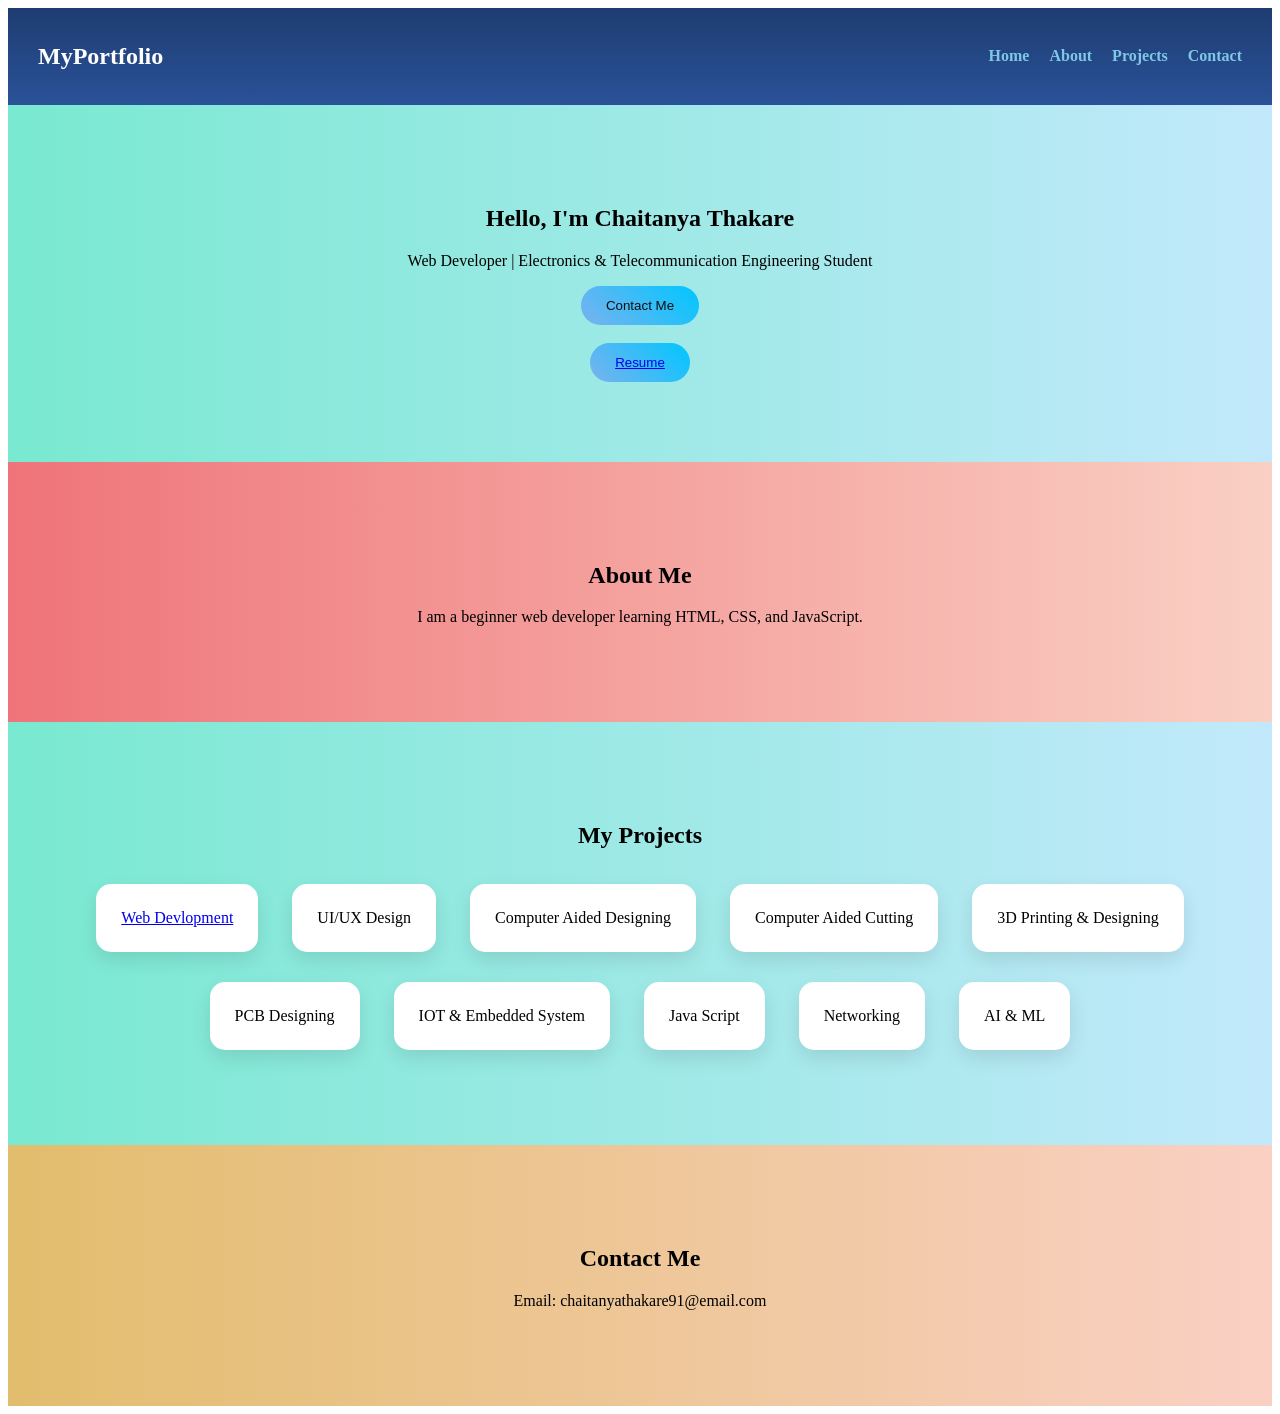
==== index.html @ 08459b5b "Add files via upload" ====
<html >
<head>
    <title>My Portfolio</title>
    <link rel="stylesheet" href="style.css">
</head>
<body>

    <header>
        <nav>
            <h2 class="logo">MyPortfolio</h2>
            <ul>
                <li><a href="#home">Home</a></li>
                <li><a href="#about">About</a></li>
                <li><a href="#projects">Projects</a></li>
                <li><a href="#contact">Contact</a></li>
            </ul>
        </nav>
    </header>

    <section id="Projects" class="section">
        <h1>Hello, I'm Chaitanya Thakare</h1>
        <p>Web Developer | Electronics & Telecommunication Engineering Student</p>
        <button onclick="scrollToContact()">Contact Me</button>
        <br><br>
       <button><a href="resume.pdf" target="blank">Resume</a></button>
    </section>

    <section id="about" class="section">
        <h2>About Me</h2>
        <p>I am a beginner web developer learning HTML, CSS, and JavaScript.</p>
    </section>
    
    <section id="Projects" class="section">
        <h2>My Projects</h2>
        <div class="project-card"><a href="page2.html   ">Web Devlopment</a></div>
        <div class="project-card">UI/UX Design</div>
        <div class="project-card">Computer Aided Designing</div>
        <div class="project-card">Computer Aided Cutting</div>
        <div class="project-card">3D Printing & Designing</div>
        <div class="project-card">PCB Designing</div>
        <div class="project-card">IOT & Embedded System</div>
        <div class="project-card">Java Script</div>
         <div class="project-card">Networking</div>
          <div class="project-card">AI & ML</div>
    </section> 
    <section id="contact" class="section">
        <h2>Contact Me</h2>
        <p>Email: chaitanyathakare91@email.com</p>
    </section>

    <script src="script.js"></script>
</body>
</html>
---- style.css ----
<body {
    margin: 0;
    font-family: Arial, sans-serif;
    background: linear-gradient(to right, #e0f7fa, #e1bee7);
}

header {
    background: linear-gradient(#1e3c72, #2a5298);
    color: white;
    padding: 15px 30px;
}

nav {
    display: flex;
    justify-content: space-between;
    align-items: center;
    width: 100%;
    flex-wrap: wrap;
}

nav ul {
    list-style: none;
    display: flex;
    gap: 20px;
}

nav a {
    color: #7EC8E6;
    text-decoration: none;
    font-weight: bold;
    transition: 0.3s;
}

nav a:hover {
    color: #ffcc00;
}

.section {
    padding: 80px 20px;
    text-align: center;
}

#about {
    background: linear-gradient(to right, #ef7479, #fad0c4);
}

#home {
    background: #ed9ad7;
}

#projects {
    background: linear-gradient(to right, #79e9d1, #c2e9fb);
}

#contact {
    background: linear-gradient(to right, #e2bd6d, #fad0c4);
}

.project-card {
    background: white;
    margin: 15px;
    padding: 25px;
    display: inline-block;
    border-radius: 15px;
    box-shadow: 0 8px 20px rgba(0,0,0,0.1);
    transition: 0.3s;
}

.project-card:hover {
    transform: translateY(-10px);
    background: #f0f8ff;
}

button {
    padding: 12px 25px;
    border: none;
    border-radius: 25px;
    background: linear-gradient(45deg, #7ab2ee, #00c6ff);
    color: rgb(16, 14, 14);
    cursor: pointer;
    transition: 0.3s;
}

button:hover {
    background: linear-gradient(45deg, #ff512f, #e4297d);
    transform: scale(1.05);
}
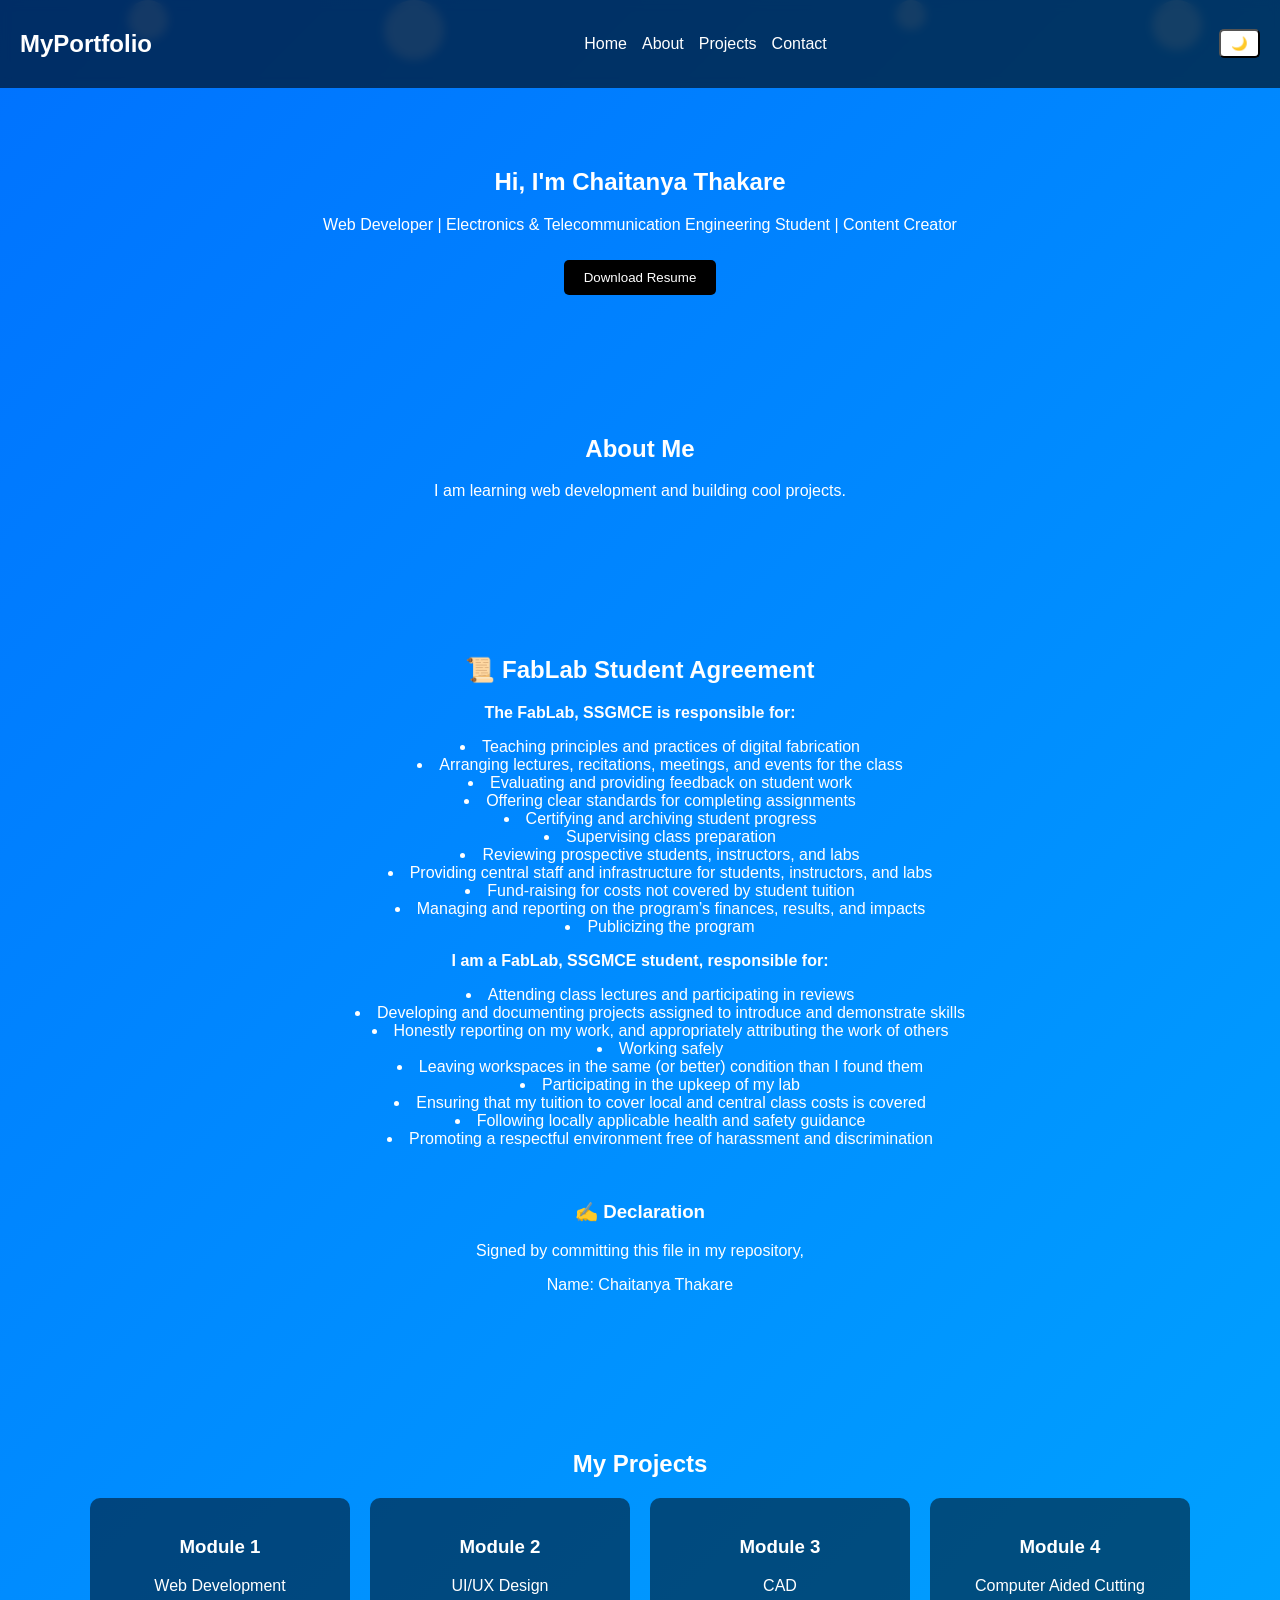
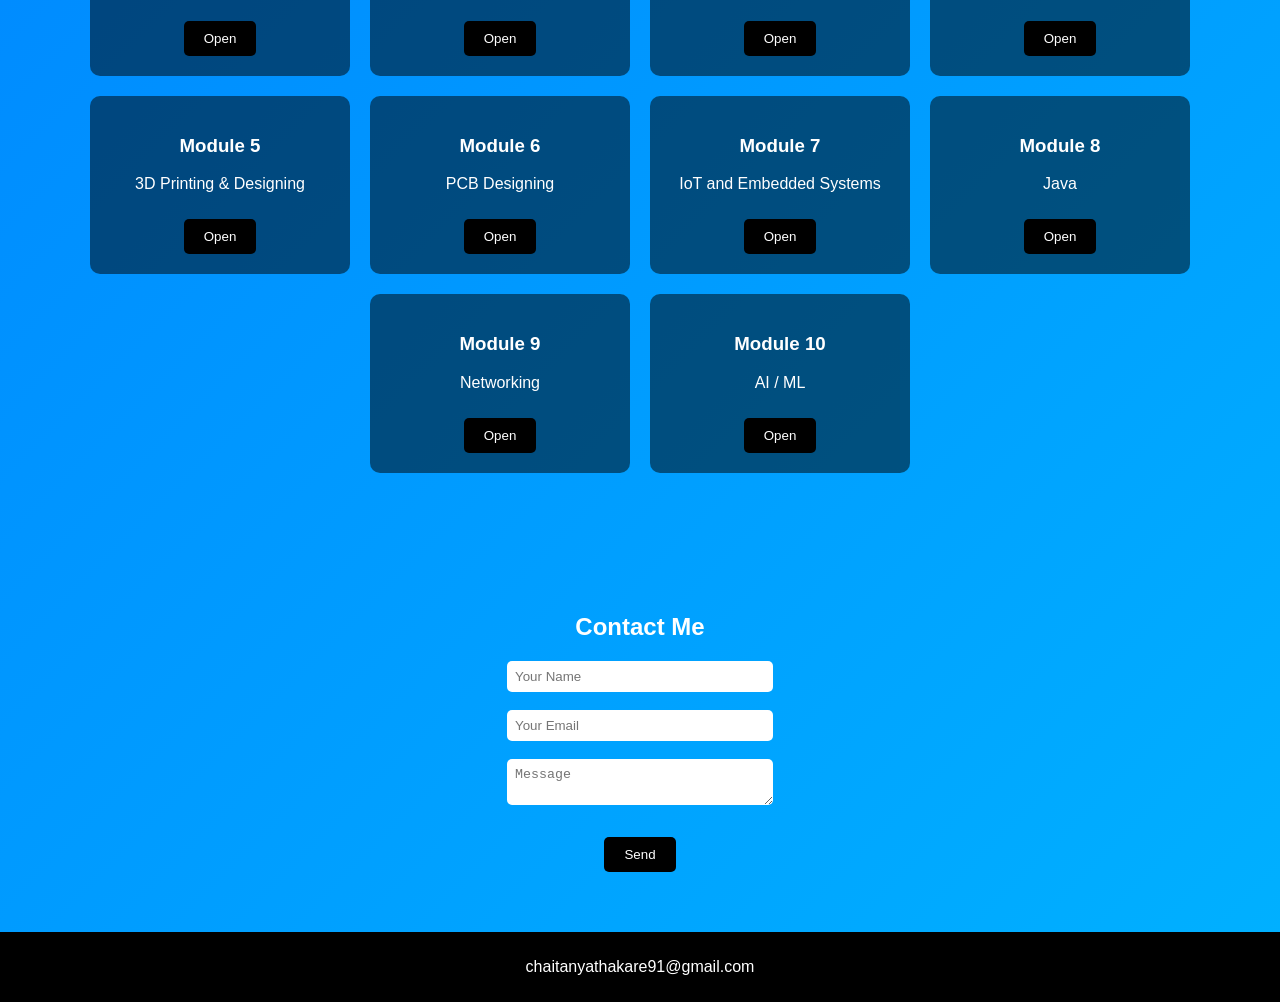
==== commit 7aa12ae1: "Modifying Portfolio" ====
--- a/index.html
+++ b/index.html
@@ -1,54 +1,163 @@
-
-<html >
-<head>
-    <title>My Portfolio</title>
-    <link rel="stylesheet" href="style.css">
-</head>
-<body>
-
-    <header>
-        <nav>
-            <h2 class="logo">MyPortfolio</h2>
-            <ul>
-                <li><a href="#home">Home</a></li>
-                <li><a href="#about">About</a></li>
-                <li><a href="#projects">Projects</a></li>
-                <li><a href="#contact">Contact</a></li>
-            </ul>
-        </nav>
-    </header>
-
-    <section id="Projects" class="section">
-        <h1>Hello, I'm Chaitanya Thakare</h1>
-        <p>Web Developer | Electronics & Telecommunication Engineering Student</p>
-        <button onclick="scrollToContact()">Contact Me</button>
-        <br><br>
-       <button><a href="resume.pdf" target="blank">Resume</a></button>
-    </section>
-
-    <section id="about" class="section">
-        <h2>About Me</h2>
-        <p>I am a beginner web developer learning HTML, CSS, and JavaScript.</p>
-    </section>
-    
-    <section id="Projects" class="section">
-        <h2>My Projects</h2>
-        <div class="project-card"><a href="page2.html   ">Web Devlopment</a></div>
-        <div class="project-card">UI/UX Design</div>
-        <div class="project-card">Computer Aided Designing</div>
-        <div class="project-card">Computer Aided Cutting</div>
-        <div class="project-card">3D Printing & Designing</div>
-        <div class="project-card">PCB Designing</div>
-        <div class="project-card">IOT & Embedded System</div>
-        <div class="project-card">Java Script</div>
-         <div class="project-card">Networking</div>
-          <div class="project-card">AI & ML</div>
-    </section> 
-    <section id="contact" class="section">
-        <h2>Contact Me</h2>
-        <p>Email: chaitanyathakare91@email.com</p>
-    </section>
-
-    <script src="script.js"></script>
-</body>
+<!DOCTYPE html>
+<html lang="en">
+<head>
+    <meta charset="UTF-8">
+    <meta name="viewport" content="width=device-width, initial-scale=1.0">
+    <title>My Portfolio</title>
+
+    <link rel="stylesheet" href="style.css">
+</head>
+
+<body>
+
+<div class="circle" style="width:40px;height:40px;left:10%;animation-duration:8s;"></div>
+<div class="circle" style="width:60px;height:60px;left:30%;animation-duration:12s;"></div>
+<div class="circle" style="width:30px;height:30px;left:70%;animation-duration:10s;"></div>
+<div class="circle" style="width:50px;height:50px;left:90%;animation-duration:14s;"></div>
+
+<header>
+    <nav>
+        <h2>MyPortfolio</h2>
+        <ul>
+            <li><a href="#home">Home</a></li>
+            <li><a href="#about">About</a></li>
+            <li><a href="#projects">Projects</a></li>
+            <li><a href="#contact">Contact</a></li>
+        </ul>
+        <button class="toggle" onclick="toggleMode()">🌙</button>
+    </nav>
+</header>
+
+<section id="home">
+    <h1>Hi, I'm Chaitanya Thakare</h1>
+    <p>Web Developer | Electronics & Telecommunication Engineering Student | Content Creator</p>
+    <a href="resume.pdf" download>
+        <button class="btn">Download Resume</button>
+    </a>
+</section>
+
+<section id="about">
+    <h2>About Me</h2>
+    <p>I am learning web development and building cool projects.</p>
+</section>
+
+<section>
+    <h2>📜 FabLab Student Agreement</h2>
+    
+    <p><strong>The FabLab, SSGMCE is responsible for:</strong></p>
+    <ul>
+        <li>Teaching principles and practices of digital fabrication</li>
+        <li>Arranging lectures, recitations, meetings, and events for the class</li>
+        <li>Evaluating and providing feedback on student work</li>
+        <li>Offering clear standards for completing assignments</li>
+        <li>Certifying and archiving student progress</li>
+        <li>Supervising class preparation</li>
+        <li>Reviewing prospective students, instructors, and labs</li>
+        <li>Providing central staff and infrastructure for students, instructors, and labs</li>
+        <li>Fund-raising for costs not covered by student tuition</li>
+        <li>Managing and reporting on the program’s finances, results, and impacts</li>
+        <li>Publicizing the program</li>
+    </ul>
+
+    <p><strong>I am a FabLab, SSGMCE student, responsible for:</strong></p>
+    <ul>
+        <li>Attending class lectures and participating in reviews</li>
+        <li>Developing and documenting projects assigned to introduce and demonstrate skills</li>
+        <li>Honestly reporting on my work, and appropriately attributing the work of others</li>
+        <li>Working safely</li>
+        <li>Leaving workspaces in the same (or better) condition than I found them</li>
+        <li>Participating in the upkeep of my lab</li>
+        <li>Ensuring that my tuition to cover local and central class costs is covered</li>
+        <li>Following locally applicable health and safety guidance</li>
+        <li>Promoting a respectful environment free of harassment and discrimination</li>
+    </ul>
+
+    <br>
+    <h3>✍️ Declaration</h3>
+    <p>Signed by committing this file in my repository,</p>
+    <p>Name: Chaitanya Thakare  </p>
+</section>
+
+<section id="projects">
+    <h2>My Projects</h2>
+    <div class="projects">
+
+        <div class="card">
+            <h3>Module 1</h3>
+            <p>Web Development</p>
+            <a href="module.html"><button class="btn">Open</button></a>
+        </div>
+
+        <div class="card">
+            <h3>Module 2</h3>
+            <p>UI/UX Design</p>
+            <a href="module2.html"><button class="btn">Open</button></a>
+        </div>
+
+        <div class="card">
+            <h3>Module 3</h3>
+            <p>CAD</p>
+            <a href="module3.html"><button class="btn">Open</button></a>
+        </div>
+
+        <div class="card">
+            <h3>Module 4</h3>
+            <p>Computer Aided Cutting</p>
+            <a href="module4.html"><button class="btn">Open</button></a>
+        </div>
+
+        <div class="card">
+            <h3>Module 5</h3>
+            <p>3D Printing & Designing</p>
+            <a href="module5.html"><button class="btn">Open</button></a>
+        </div>
+
+        <div class="card">
+            <h3>Module 6</h3>
+            <p>PCB Designing</p>
+            <a href="module6.html"><button class="btn">Open</button></a>
+        </div>
+
+        <div class="card">
+            <h3>Module 7</h3>
+            <p>IoT and Embedded Systems</p>
+            <a href="module7.html"><button class="btn">Open</button></a>
+        </div>
+
+        <div class="card">
+            <h3>Module 8</h3>
+            <p>Java</p>
+            <a href="module8.html"><button class="btn">Open</button></a>
+        </div>
+
+        <div class="card">
+            <h3>Module 9</h3>
+            <p>Networking</p>
+            <a href="module9.html"><button class="btn">Open</button></a>
+        </div>
+
+        <div class="card">
+            <h3>Module 10</h3>
+            <p>AI / ML</p>
+            <a href="module10.html"><button class="btn">Open</button></a>
+        </div>
+
+    </div>
+</section>
+
+<section id="contact">
+    <h2>Contact Me</h2>
+    <input type="text" placeholder="Your Name"><br><br>
+    <input type="email" placeholder="Your Email"><br><br>
+    <textarea placeholder="Message"></textarea><br><br>
+    <button class="btn">Send</button>
+</section>
+
+<footer>
+    <p>chaitanyathakare91@gmail.com</p>
+</footer>
+
+<script src="script.js"></script>
+
+</body>
 </html>
--- a/style.css
+++ b/style.css
@@ -1,87 +1,144 @@
-<body {
-    margin: 0;
-    font-family: Arial, sans-serif;
-    background: linear-gradient(to right, #e0f7fa, #e1bee7);
-}
-
-header {
-    background: linear-gradient(#1e3c72, #2a5298);
-    color: white;
-    padding: 15px 30px;
-}
-
-nav {
-    display: flex;
-    justify-content: space-between;
-    align-items: center;
-    width: 100%;
-    flex-wrap: wrap;
-}
-
-nav ul {
-    list-style: none;
-    display: flex;
-    gap: 20px;
-}
-
-nav a {
-    color: #7EC8E6;
-    text-decoration: none;
-    font-weight: bold;
-    transition: 0.3s;
-}
-
-nav a:hover {
-    color: #ffcc00;
-}
-
-.section {
-    padding: 80px 20px;
-    text-align: center;
-}
-
-#about {
-    background: linear-gradient(to right, #ef7479, #fad0c4);
-}
-
-#home {
-    background: #ed9ad7;
-}
-
-#projects {
-    background: linear-gradient(to right, #79e9d1, #c2e9fb);
-}
-
-#contact {
-    background: linear-gradient(to right, #e2bd6d, #fad0c4);
-}
-
-.project-card {
-    background: white;
-    margin: 15px;
-    padding: 25px;
-    display: inline-block;
-    border-radius: 15px;
-    box-shadow: 0 8px 20px rgba(0,0,0,0.1);
-    transition: 0.3s;
-}
-
-.project-card:hover {
-    transform: translateY(-10px);
-    background: #f0f8ff;
-}
-
-button {
-    padding: 12px 25px;
-    border: none;
-    border-radius: 25px;
-    background: linear-gradient(45deg, #7ab2ee, #00c6ff);
-    color: rgb(16, 14, 14);
-    cursor: pointer;
-    transition: 0.3s;
-}
-
-button:hover {
-    background: linear-gradient(45deg, #ff512f, #e4297d);
-    transform: scale(1.05);
+body {
+    margin: 0;
+    font-family: Arial, sans-serif;
+    color: white;
+    overflow-x: hidden;
+    background: linear-gradient(-45deg, #ff6a00, #ee0979, #00c6ff, #0072ff);
+    background-size: 400% 400%;
+    animation: gradientBG 10s ease infinite;
+    transition: 0.3s;
+}
+
+@keyframes gradientBG {
+    0% { background-position: 0% 50%; }
+    50% { background-position: 100% 50%; }
+    100% { background-position: 0% 50%; }
+}
+
+.dark {
+    background: #121212;
+    color: #eee;
+}
+
+header {
+    background: rgba(0,0,0,0.6);
+    padding: 10px 20px;
+    position: sticky;
+    top: 0;
+    backdrop-filter: blur(5px);
+}
+
+nav {
+    display: flex;
+    justify-content: space-between;
+    align-items: center;
+}
+
+nav ul {
+    list-style: none;
+    display: flex;
+    gap: 15px;
+}
+
+nav a {
+    color: white;
+    text-decoration: none;
+    position: relative;
+}
+
+nav a::after {
+    content: '';
+    position: absolute;
+    width: 0;
+    height: 2px;
+    background: white;
+    left: 0;
+    bottom: -3px;
+    transition: 0.3s;
+}
+
+nav a:hover::after {
+    width: 100%;
+}
+
+section {
+    padding: 60px;
+    text-align: center;
+    animation: fadeIn 1s ease-in;
+}
+
+@keyframes fadeIn {
+    from {opacity: 0; transform: translateY(20px);} 
+    to {opacity: 1; transform: translateY(0);} 
+}
+
+.btn {
+    background: black;
+    color: white;
+    padding: 10px 20px;
+    border: none;
+    cursor: pointer;
+    margin-top: 10px;
+    border-radius: 5px;
+    transition: 0.3s;
+}
+
+.btn:hover {
+    background: #444;
+    transform: scale(1.05);
+}
+
+.projects {
+    display: flex;
+    justify-content: center;
+    gap: 20px;
+    flex-wrap: wrap;
+}
+
+.card {
+    background: rgba(0,0,0,0.5);
+    padding: 20px;
+    border-radius: 10px;
+    width: 220px;
+    transition: 0.4s;
+}
+
+.card:hover {
+    transform: translateY(-10px) scale(1.05);
+}
+
+footer {
+    background: black;
+    text-align: center;
+    padding: 10px;
+}
+
+input, textarea {
+    width: 250px;
+    padding: 8px;
+    border-radius: 5px;
+    border: none;
+}
+
+.toggle {
+    cursor: pointer;
+    padding: 5px 10px;
+    background: white;
+    color: black;
+    border-radius: 5px;
+}
+
+.circle {
+    position: fixed;
+    border-radius: 50%;
+    background: rgba(255,255,255,0.2);
+    animation: float 10s linear infinite;
+}
+
+@keyframes float {
+    from { transform: translateY(100vh) scale(0.5); }
+    to { transform: translateY(-10vh) scale(1); }
+}
+ul {
+    list-style-position: inside;
 }
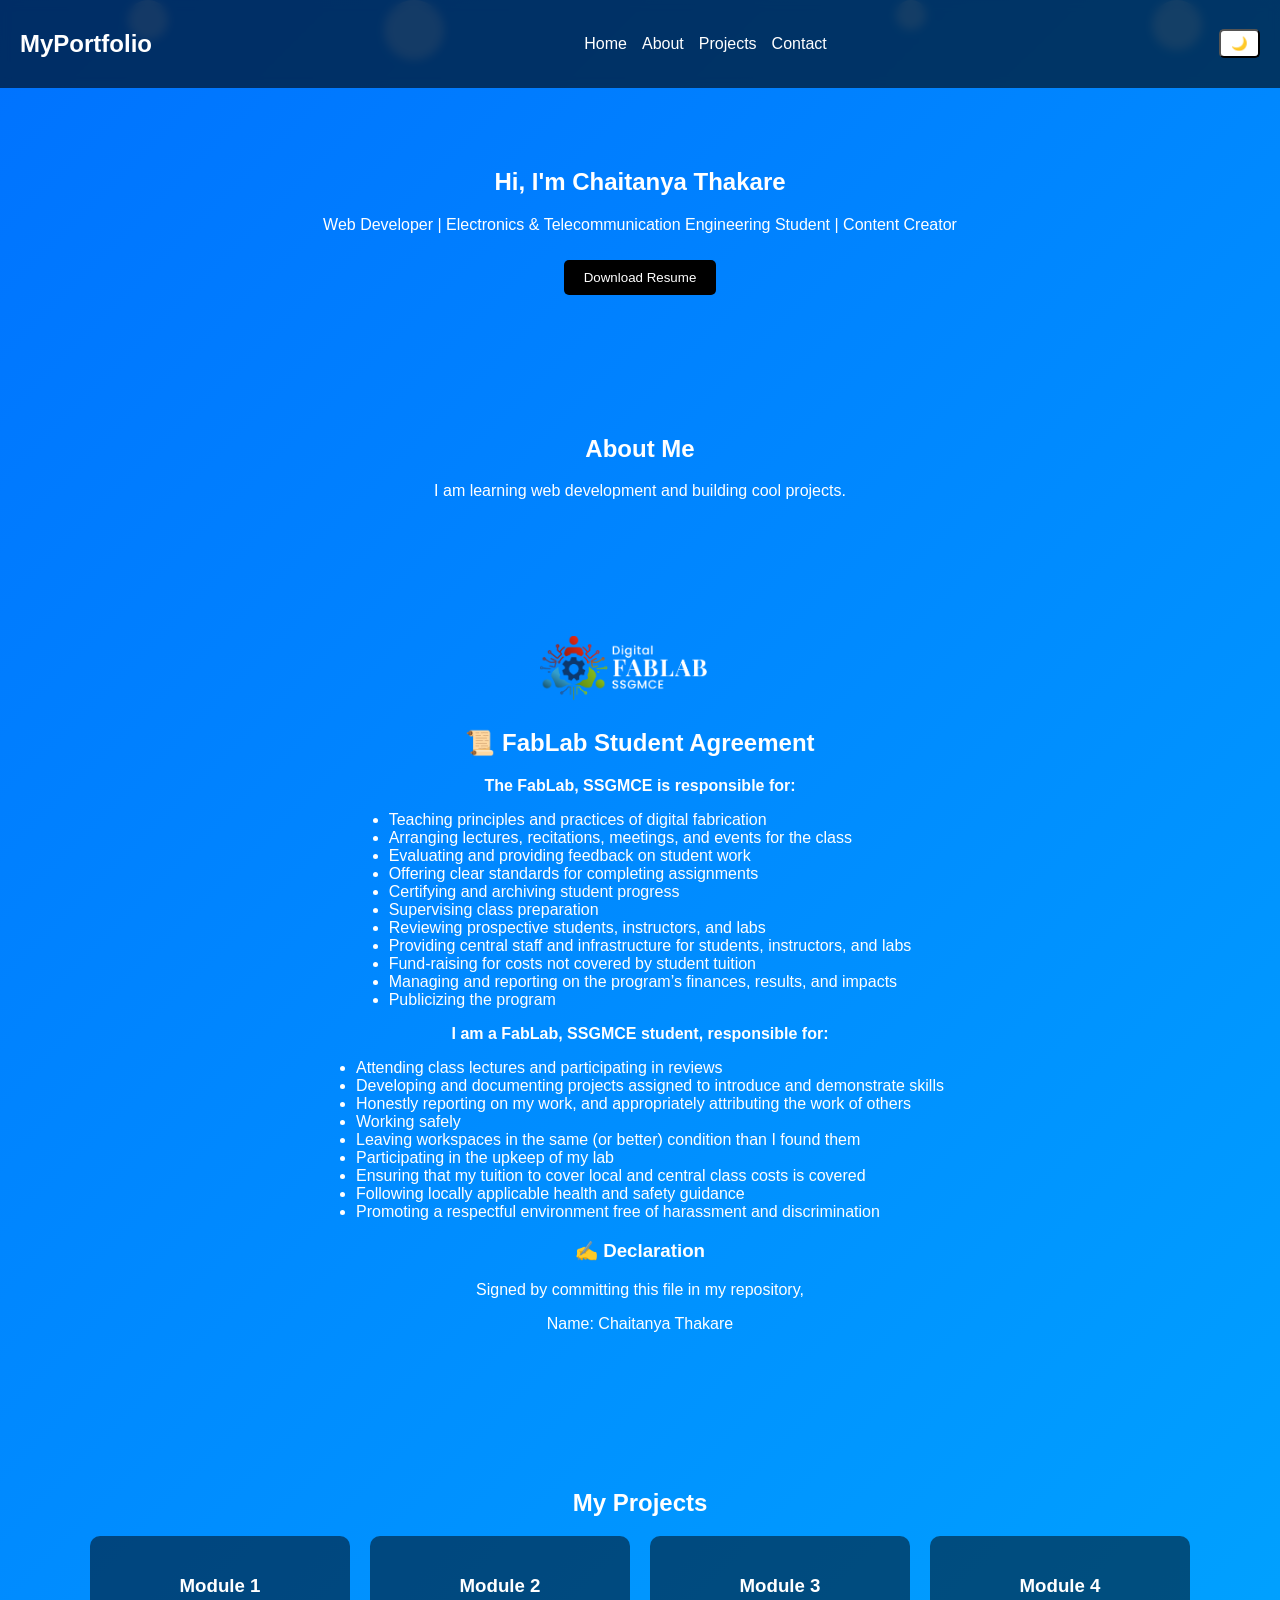
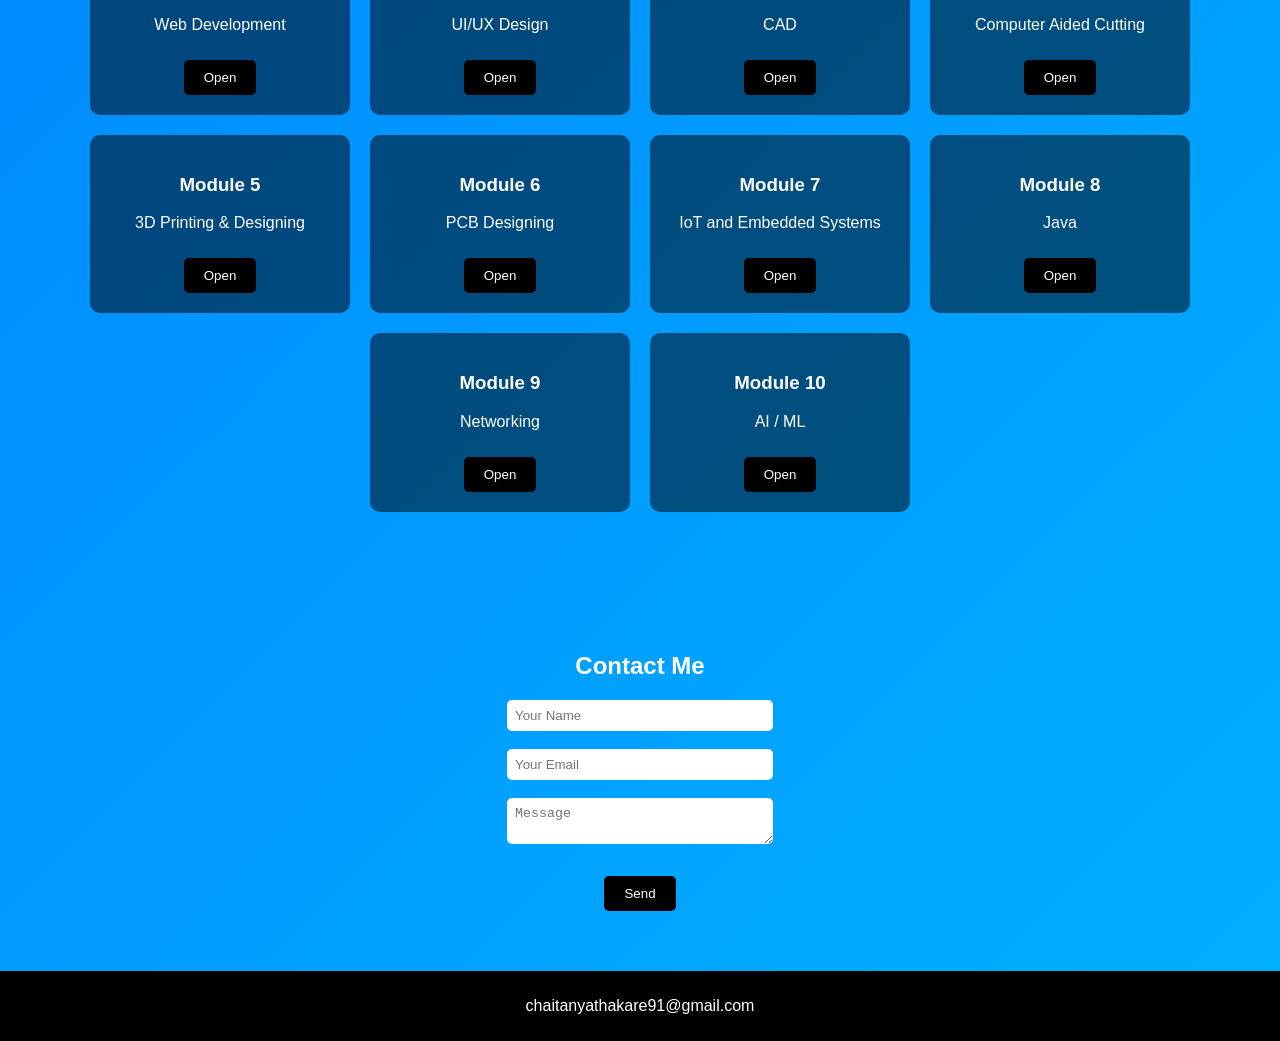
==== commit dfefe308: "Added FabLab Logo" ====
--- a/index.html
+++ b/index.html
@@ -42,6 +42,10 @@
 </section>
 
 <section>
+    <div style="text-align: center; margin-bottom: 20px;">
+        <img src="FabLablogo.png" alt="FabLab Logo" style="max-width: 200px; height: auto; border-radius: 10px;">
+    </div>
+    
     <h2>📜 FabLab Student Agreement</h2>
     
     <p><strong>The FabLab, SSGMCE is responsible for:</strong></p>
@@ -75,7 +79,7 @@
     <br>
     <h3>✍️ Declaration</h3>
     <p>Signed by committing this file in my repository,</p>
-    <p>Name: Chaitanya Thakare  </p>
+    <p>Name: Chaitanya Thakare</p>
 </section>
 
 <section id="projects">
--- a/style.css
+++ b/style.css
@@ -139,6 +139,11 @@
     from { transform: translateY(100vh) scale(0.5); }
     to { transform: translateY(-10vh) scale(1); }
 }
-ul {
-    list-style-position: inside;
+
+/* Updated List Styling for the Agreement Section */
+section ul {
+    display: inline-block;
+    text-align: left;
+    margin: 0 auto;
+    padding-left: 20px;
 }
